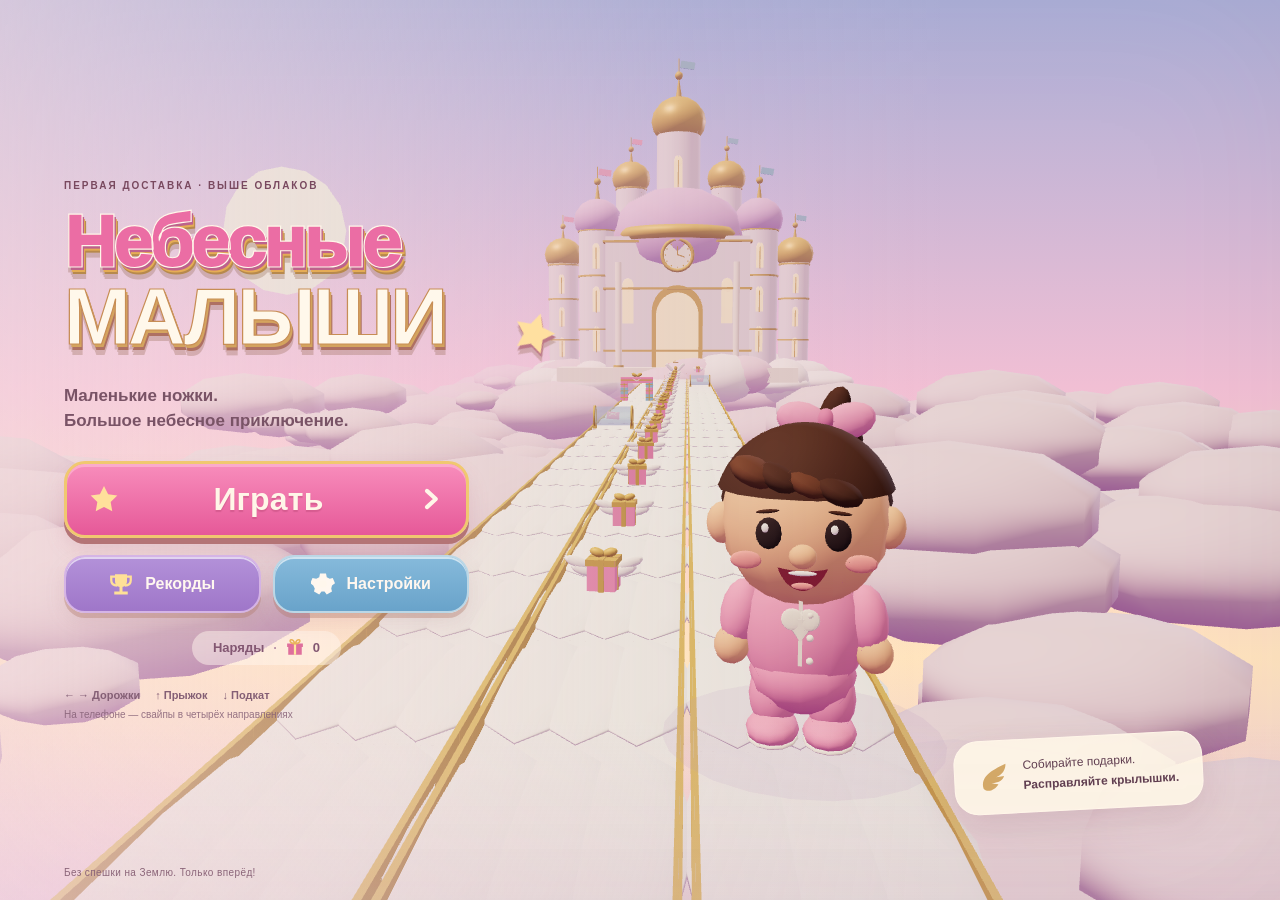
==== sky-babies-run/index.html @ 22a6959e "Sky Babies: две играбельные версии" ====
<!doctype html>
<html lang="ru">
<head>
  <meta charset="utf-8"><meta name="viewport" content="width=device-width, initial-scale=1, viewport-fit=cover">
  <meta name="theme-color" content="#f1b2c8"><meta name="description" content="Небесные малыши — маленькая героиня, большое приключение над облаками. Трёхмерный раннер с подарками и крылышками.">
  <title>Небесные малыши — облачное приключение</title>
  <link rel="icon" href="./assets/favicon.svg" type="image/svg+xml"><link rel="stylesheet" href="./css/style.css">
  <script type="importmap">{"imports":{"three":"./vendor/three/three.module.js"}}</script>
</head>
<body>
  <svg class="symbols" aria-hidden="true" xmlns="http://www.w3.org/2000/svg"><defs>
    <symbol id="i-gift" viewBox="0 0 32 32"><path d="M4 13h24v15H4zM2 8h28v6H2z" fill="currentColor"/><path d="M14 9h4v19h-4z" fill="#ffe6a0"/><path d="M16 8C4 9 6-3 13 3l3 5Zm0 0c12 1 10-11 3-5l-3 5Z" fill="none" stroke="#eab45d" stroke-width="3"/></symbol>
    <symbol id="i-star" viewBox="0 0 32 32"><path d="m16 2 4.4 8.9 9.8 1.4-7.1 6.9 1.7 9.8-8.8-4.6L7.2 29l1.7-9.8-7.1-6.9 9.8-1.4Z" fill="currentColor"/></symbol>
    <symbol id="i-wing" viewBox="0 0 32 32"><path d="M5 27C2 15 13 9 28 3c0 6-4 11-10 13l8-1c-2 6-8 6-13 7l7 1c-4 6-11 8-15 4Z" fill="currentColor"/></symbol>
    <symbol id="i-cup" viewBox="0 0 32 32"><path d="M8 3h16v9c0 6-4 8-8 8s-8-2-8-8Zm6 17h4v6h7v4H7v-4h7Z" fill="currentColor"/><path d="M8 6H3v5q0 7 8 7M24 6h5v5q0 7-8 7" fill="none" stroke="currentColor" stroke-width="3"/></symbol>
    <symbol id="i-gear" viewBox="0 0 32 32"><path d="m12 2 8 0 1 5 4 2 4-1 3 7-4 3-1 4 1 4-7 4-3-4h-4l-3 4-7-4 1-4-2-4-4-3 3-7 5 1 4-2Z" fill="currentColor"/><circle cx="16" cy="16" r="5" fill="#fff7ec"/></symbol>
    <symbol id="i-pause" viewBox="0 0 32 32"><rect x="7" y="5" width="6" height="22" rx="2" fill="currentColor"/><rect x="19" y="5" width="6" height="22" rx="2" fill="currentColor"/></symbol>
    <symbol id="i-arrow" viewBox="0 0 32 32"><path d="m11 6 11 10-11 10" fill="none" stroke="currentColor" stroke-width="5" stroke-linecap="round" stroke-linejoin="round"/></symbol>
  </defs></svg>
  <div id="world" aria-label="Трёхмерная облачная дорога"></div><div class="vignette" aria-hidden="true"></div>
  <div id="loading" class="loading"><span class="loading-cloud"></span><strong>Собираем облака…</strong><span>Почтальон уже в пути</span></div>
  <main id="menu" class="screen menu" hidden>
    <div class="menu-copy"><span class="eyebrow">ПЕРВАЯ ДОСТАВКА · ВЫШЕ ОБЛАКОВ</span>
      <h1><span>Небесные</span><strong>малыши</strong><svg class="title-star"><use href="#i-star"/></svg></h1>
      <p class="tagline">Маленькие ножки.<br> Большое небесное приключение.</p>
      <div class="menu-actions"><button id="play" class="button primary"><svg><use href="#i-star"/></svg>Играть<svg><use href="#i-arrow"/></svg></button>
        <div class="two-buttons"><button data-open="records" class="button purple"><svg><use href="#i-cup"/></svg>Рекорды</button><button data-open="settings" class="button blue"><svg><use href="#i-gear"/></svg>Настройки</button></div>
        <button data-open="shop" class="wardrobe-link">Наряды <span>·</span> <svg><use href="#i-gift"/></svg><b class="wallet-value">0</b></button>
      </div><div class="control-summary"><span>← → Дорожки</span><span>↑ Прыжок</span><span>↓ Подкат</span><small>На телефоне — свайпы в четырёх направлениях</small></div>
    </div><div class="menu-badge"><svg><use href="#i-wing"/></svg><span>Собирайте подарки.<br><b>Расправляйте крылышки.</b></span></div>
    <div class="menu-footer">Без спешки на Землю. Только вперёд!</div>
  </main>
  <section id="hud" class="hud" hidden aria-label="Состояние забега">
    <div class="score-card"><span>Счёт</span><strong id="score">0</strong><small>РЕКОРД <b id="best">0</b></small></div>
    <div class="hud-right"><div class="gift-card"><svg><use href="#i-gift"/></svg><strong id="gifts">0</strong></div><button id="pause" class="round-button" aria-label="Пауза"><svg><use href="#i-pause"/></svg></button></div>
    <div id="wings-meter" class="wings-meter" hidden><svg><use href="#i-wing"/></svg><div><b>Крылышки <span id="wings-time">9</span> с</b><div class="meter-track"><i id="wings-fill"></i></div></div></div>
    <div class="bottom-hud"><div class="chase-label"><span class="chase-dot"></span><span id="chase-text">Почтальон далеко</span><div class="chase-track"><i id="chase-fill"></i></div></div><span class="speed"><b id="speed">12</b> м/с</span></div>
    <div id="hint" class="hint">Свайп вниз — подкат</div>
    <div id="autotest-label" class="test-label" hidden></div>
  </section>
  <div id="flash" class="hit-flash" aria-hidden="true"></div><div id="toast" role="status" class="toast" hidden></div>
  <section id="paused" class="overlay" hidden><div class="panel pause-panel"><span class="eyebrow">МОЖНО ПЕРЕВЕСТИ ДУХ</span><h2>Облака подождут</h2><p>Забег на паузе. Ничего не пропадёт.</p><button id="resume" class="button primary">Продолжить<svg><use href="#i-arrow"/></svg></button><button id="pause-menu" class="button quiet">Завершить и в меню</button><small>Esc или P — продолжить</small></div></section>
  <section id="gameover" class="overlay" hidden><div class="panel result-panel"><span class="wing-emblem"><svg><use href="#i-wing"/></svg></span><span class="eyebrow">ПОЧТАЛЬОН УЖЕ ПОДХВАТИЛ ВАС</span><h2>Чуть не упала<br>на Землю!</h2><p id="result-reason"></p><div class="result-stats"><div><span>Счёт</span><strong id="final-score">0</strong></div><div><span>Подарки</span><strong id="final-gifts">0</strong></div><div><span>Рекорд</span><strong id="final-best">0</strong></div></div><p id="new-record" class="new-record" hidden>Новый небесный рекорд!</p><button id="retry" class="button primary">Ещё раз<svg><use href="#i-arrow"/></svg></button><button id="result-menu" class="button quiet">В меню</button></div></section>
  <section id="records" class="overlay" hidden><div class="panel"><button class="close" data-close aria-label="Закрыть">×</button><span class="eyebrow">ЛУЧШИЕ ОБЛАЧНЫЕ МАРШРУТЫ</span><h2>Ваши рекорды</h2><div id="record-list" class="record-list"></div><p class="fine-print">Рекорды хранятся только в этом браузере.</p></div></section>
  <section id="settings" class="overlay" hidden><div class="panel"><button class="close" data-close aria-label="Закрыть">×</button><span class="eyebrow">УСТРОИМСЯ ПОУДОБНЕЕ</span><h2>Настройки</h2><label class="setting-row"><span><b>Звук</b><small>Тихие мелодии и звон подарков</small></span><input id="sound" type="checkbox" role="switch" aria-label="Звук"></label><label class="setting-row" for="quality"><span><b>Качество</b><small>Плавность важнее лишних облаков</small></span><select id="quality"><option value="auto">Авто</option><option value="high">Высокое</option><option value="low">Низкое</option></select></label><p class="fine-print">Авто снижает разрешение при медленных кадрах. Тяжёлые тени отключены во всех режимах.</p><div id="save-warning" class="save-warning" hidden>Браузер запретил сохранение. Рекорды и наряды останутся только до закрытия страницы.</div></div></section>
  <section id="shop" class="overlay" hidden><div class="panel shop-panel"><button class="close" data-close aria-label="Закрыть">×</button><span class="eyebrow">ГАРДЕРОБ МАЛЕНЬКОЙ ГЕРОИНИ</span><h2>Наряды</h2><p class="balance">Ваши подарки: <b class="wallet-value">0</b></p><div id="outfit-list" class="outfit-list"></div><p class="fine-print">Только подарки из забегов. Никаких покупок за деньги.</p></div></section>
  <section id="error" class="overlay" hidden><div class="panel"><h2>Облака не загрузились</h2><p id="error-message">Не удалось запустить 3D. Нужен браузер с WebGL и включённым аппаратным ускорением.</p><button id="reload" class="button primary">Попробовать снова</button></div></section>
  <noscript>Чтобы играть в «Небесные малыши», включите JavaScript.</noscript>
  <script type="module" src="./js/main.js"></script>
</body>
</html>
---- sky-babies-run/css/style.css ----
:root{color-scheme:light;--ink:#603e50;--muted:#8d6e81;--gold:#e3af55;--cream:#fff7e9;--pink:#ed74a9;--line:#f2d391;--shadow:0 12px 35px #82446025;--safe-top:env(safe-area-inset-top,0px);--safe-bottom:env(safe-area-inset-bottom,0px);font-family:'Trebuchet MS',Verdana,Arial,sans-serif}*{box-sizing:border-box}html,body{width:100%;height:100%;margin:0;overflow:hidden;overscroll-behavior:none}body{background:linear-gradient(#abafd7 0%,#f1bfd4 43%,#ffe4be 73%,#ebc7dc 100%);color:var(--ink);-webkit-tap-highlight-color:transparent}button,input,select{font:inherit}button{cursor:pointer}button:focus-visible,select:focus-visible,input:focus-visible{outline:3px solid #6751ba;outline-offset:4px}button{touch-action:manipulation}button:disabled{cursor:default;filter:grayscale(.35);opacity:.65}svg{width:24px;height:24px;flex-shrink:0}.symbols{width:0;height:0;position:absolute;overflow:hidden}[hidden]{display:none!important}#world{position:fixed;inset:0;touch-action:none}canvas{display:block;width:100%;height:100%;touch-action:none}.vignette{position:fixed;inset:0;pointer-events:none;box-shadow:inset 0 0 150px #83577d14;background:linear-gradient(transparent 80%,#d8b0ce33)}.screen{position:fixed;inset:0;z-index:3}.menu{padding:clamp(26px,5vw,70px);background:linear-gradient(90deg,#fbe1e58c 0%,#fbe1e514 53%,transparent 74%);display:flex;align-items:center}.menu-copy{width:min(480px,47vw);position:relative;z-index:1}.eyebrow{font-size:10px;letter-spacing:2.2px;font-weight:bold;display:block;color:#885d76;margin-bottom:16px}.menu .eyebrow{font-size:10px;letter-spacing:2px;color:#79495f}h1{position:relative;font-weight:1000;letter-spacing:-3px;line-height:.98;font-size:clamp(45px,5.6vw,79px);margin:0 0 20px;filter:drop-shadow(0 5px 0 #93655050)}h1 span,h1 strong{display:block}h1 span{color:#eb6da4;-webkit-text-stroke:1.2px #fff7e9;text-shadow:2px 3px #bd628c,3px 5px #e5ac55,4px 7px #b7894c}h1 strong{font-size:1.12em;letter-spacing:-3px;color:#fff8eb;-webkit-text-stroke:1.2px #c78d55;text-shadow:2px 3px #d4a45f,3px 6px #ae7062;text-transform:uppercase}.title-star{position:absolute;right:-13px;bottom:1px;width:45px;height:45px;color:#ffe0a0;transform:rotate(18deg);filter:drop-shadow(2px 3px 0 #bb7888)}.tagline{font-size:17px;line-height:1.5;color:#795366;margin:27px 0;font-weight:600}.menu-actions{max-width:405px}.button{border:2px solid #efc97d;border-radius:21px;background:var(--cream);color:var(--ink);min-height:54px;padding:13px 22px;font-weight:800;font-size:17px;display:flex;justify-content:center;align-items:center;gap:12px;box-shadow:inset 0 2px 0 #ffffff9c,0 5px 0 #af78675c,0 9px 20px #98667623;transition:transform .15s,filter .15s;line-height:1.1;text-decoration:none}.button:hover{filter:brightness(1.045);transform:translateY(-2px)}.button:active{transform:translateY(3px);box-shadow:inset 0 2px 0 #ffffff9c,0 2px 0 #af78675c}.primary{width:100%;min-height:77px;color:#fff6e8;background:linear-gradient(#f88dbc,#e65998);border:3px solid #f0c870;font-size:32px;letter-spacing:.2px;text-shadow:0 2px 1px #ad416957;box-shadow:inset 0 3px 0 #ffcadd80,0 6px 0 #b47476,0 12px 20px #bd67862e}.primary svg:first-child{color:#ffe09b;width:30px;height:30px}.primary svg:last-child{width:26px;height:26px;margin-left:auto}.primary svg:first-child:not(:last-child){margin-right:auto}.two-buttons{display:flex;gap:12px;margin-top:17px}.two-buttons button{flex:1;padding:15px 9px;font-size:16px}.purple{background:linear-gradient(#b391d9,#9f76c9);color:#fff7ef;border-color:#d5b4e6}.purple svg{color:#ffe097}.blue{background:linear-gradient(#86badb,#69a3ca);color:#fff7ef;border-color:#bbd7e6}.wardrobe-link{display:flex;justify-content:center;align-items:center;gap:9px;margin:18px auto 0;border:0;background:#fff5ee80;padding:8px 21px;border-radius:30px;color:#835772;font-size:13px;font-weight:bold}.wardrobe-link svg{color:#df6f9c;width:18px;height:18px}.wardrobe-link span{color:#b992a6}.control-summary{margin-top:24px;display:flex;gap:15px;flex-wrap:wrap;font-size:11px;color:#845f75}.control-summary span{white-space:nowrap;font-weight:bold}.control-summary small{width:100%;font-size:10px;opacity:.85;margin-top:-7px}.menu-badge{position:absolute;right:6%;bottom:10%;display:flex;align-items:center;gap:13px;background:#fff7e8e0;border:1px solid #fff6e9;padding:16px 23px;border-radius:24px;box-shadow:var(--shadow);font-size:12px;line-height:1.65;transform:rotate(-3deg)}.menu-badge svg{color:#d3a867;width:32px;height:32px}.menu-footer{position:absolute;bottom:22px;left:clamp(26px,5vw,70px);font-size:10px;letter-spacing:.4px;color:#8b6579}.hud{position:fixed;inset:0;z-index:2;pointer-events:none;padding:calc(23px + var(--safe-top)) 25px 20px}.hud button{pointer-events:auto}.score-card{width:165px;min-height:106px;border:2px solid #e5bd79;border-radius:23px;background:linear-gradient(#fff7eaeF,#ffeed9ea);box-shadow:inset 0 2px #fff,0 4px #b38a6954,0 8px 25px #80536b17;text-align:center;padding:8px 13px;color:#795136}.score-card>span{font-weight:bold;font-size:14px}.score-card>strong{display:block;font-size:38px;line-height:1.07;letter-spacing:-1px;font-variant-numeric:tabular-nums}.score-card small{font-size:9px;letter-spacing:1px;color:#a07e65}.hud-right{position:absolute;right:25px;top:calc(25px + var(--safe-top));display:flex;align-items:center;gap:13px}.gift-card{display:flex;align-items:center;gap:12px;border:2px solid #e5bd79;border-radius:20px;padding:9px 17px;background:#fff2e8ee;box-shadow:0 4px #b38a6945;color:#865072;min-height:53px}.gift-card svg{width:31px;height:31px;color:#e77dac}.gift-card strong{font-size:25px;font-variant-numeric:tabular-nums}.round-button{width:55px;height:55px;border-radius:50%;background:#fff4dfeF;border:2px solid #e0b16a;box-shadow:0 4px #b38a6945;color:#875d46;display:grid;place-items:center}.wings-meter{position:absolute;left:50%;top:calc(27px + var(--safe-top));transform:translateX(-50%);min-width:210px;border:2px solid #f1d7ac;border-radius:24px;background:linear-gradient(110deg,#bc95d9,#ecaccf);box-shadow:var(--shadow);padding:11px 18px;display:flex;gap:12px;color:#fff9ef}.wings-meter>svg{width:33px;height:33px}.wings-meter>div{flex:1}.wings-meter b{font-size:14px}.meter-track{height:5px;border-radius:6px;background:#79517840;margin-top:6px;overflow:hidden}.meter-track i{display:block;height:100%;background:#fff0b4;border-radius:6px;width:100%;transition:width .1s}.bottom-hud{position:absolute;bottom:calc(20px + var(--safe-bottom));left:25px;right:25px;display:flex;justify-content:space-between;align-items:center;color:#7d5a73;font-size:11px}.chase-label{display:flex;align-items:center;gap:8px;background:#fff1e8de;padding:10px 14px;border-radius:30px;border:1px solid #fffaf0}.chase-dot{width:7px;height:7px;border-radius:50%;background:#c895b5}.chase-track{width:42px;height:5px;background:#d7bed0;border-radius:5px;overflow:hidden}.chase-track i{display:block;width:0;height:100%;background:#e2779c;transition:width .15s}.speed{background:#fff1e8cf;padding:9px 13px;border-radius:30px}.hint{position:absolute;left:50%;bottom:calc(82px + var(--safe-bottom));transform:translateX(-50%);font-size:15px;font-weight:bold;background:#fff7e9ed;box-shadow:0 3px 0 #d5b49e6b,0 6px 20px #99708725;padding:11px 21px;border:1px solid #fff;border-radius:24px;white-space:nowrap;transition:opacity .3s}.test-label{position:absolute;top:150px;left:25px;font-size:9px;letter-spacing:1px;background:#fff1e8bd;padding:7px 10px;border-radius:12px}.overlay{position:fixed;inset:0;z-index:5;display:flex;align-items:center;justify-content:center;padding:24px;background:#71527345;backdrop-filter:blur(5px);-webkit-backdrop-filter:blur(5px)}.panel{position:relative;width:min(455px,100%);max-height:calc(100dvh - 48px - var(--safe-top) - var(--safe-bottom));overflow:auto;padding:35px;border:2px solid #e7bf7b;outline:5px solid #fff4e650;border-radius:32px;background:linear-gradient(145deg,#fff9ef,#ffede4);box-shadow:0 12px 0 #ae7c743b,0 28px 90px #63416b40;text-align:center;scrollbar-width:thin}.panel h2{font-size:32px;line-height:1.1;letter-spacing:-1px;color:#845572;margin:9px 0 19px}.panel p{font-size:13px;line-height:1.6;color:#947482}.panel .eyebrow{font-size:9px;line-height:1.5;margin-top:4px;margin-bottom:14px}.panel .primary{font-size:24px;min-height:62px}.quiet{width:100%;margin-top:13px;box-shadow:none;border:1px solid #e8c6af;color:#9d7686;font-size:16px;min-height:48px;background:#fff7f030}.panel>small{display:block;font-size:10px;margin-top:16px;color:#a28693}.close{position:absolute;top:13px;right:14px;width:30px;height:30px;border:0;border-radius:50%;background:#f1ddd9;color:#9a768a;font-size:24px;line-height:1}.wing-emblem{display:grid;place-items:center;margin:-3px auto 17px;width:65px;height:65px;border:2px solid #e6bc79;border-radius:50%;background:linear-gradient(#f7d3e1,#edaccc);box-shadow:0 5px #be839b30}.wing-emblem svg{width:40px;height:40px;color:#fff5e0;transform:rotate(12deg)}.result-stats{display:grid;grid-template-columns:1fr 1fr 1fr;padding:18px 0;margin:18px 0;border-top:1px solid #efd6c4;border-bottom:1px solid #efd6c4;gap:7px}.result-stats span{font-size:11px;color:#ac8291}.result-stats strong{display:block;font-size:25px;color:#89566e;margin-top:5px;font-variant-numeric:tabular-nums}.new-record{color:#be8850!important;font-weight:bold;font-size:13px!important}.fine-print{font-size:11px!important;color:#af929e!important;line-height:1.6!important;margin-top:20px}.record-row{display:flex;justify-content:space-between;align-items:center;gap:10px;border-bottom:1px solid #efddd2;padding:14px 2px;font-size:13px}.record-row:first-child{color:#bd8550}.record-row strong{font-size:23px}.record-row small{font-size:10px;color:#b295a0}.setting-row{display:flex;justify-content:space-between;align-items:center;text-align:left;gap:15px;padding:23px 0;border-bottom:1px solid #edd7cc;font-size:15px}.setting-row small{display:block;font-size:10px;color:#ac8e9b;margin-top:5px;line-height:1.5}.setting-row input{appearance:none;-webkit-appearance:none;width:49px;height:28px;border:2px solid #d7bdc7;border-radius:20px;background:#e5d5db;cursor:pointer;position:relative;flex-shrink:0}.setting-row input:before{content:'';position:absolute;left:3px;top:3px;width:18px;height:18px;border-radius:50%;background:#fff6ec;transition:transform .2s}.setting-row input:checked{background:#d894b2;border-color:#d08ba7}.setting-row input:checked:before{transform:translateX(20px)}select{border:1px solid #dfbccb;border-radius:12px;padding:9px 6px;color:#8a6077;background:#fff9f0;font-size:12px;max-width:125px}.save-warning{font-size:11px;line-height:1.5;padding:13px;border-radius:14px;background:#ffe3ca;color:#9c715e}.outfit-list{display:grid;grid-template-columns:1fr 1fr;gap:12px}.outfit{padding:14px 8px 12px;border:1px solid #e7c7d5;border-radius:19px;background:#fff8f2;display:flex;flex-direction:column;align-items:center;gap:10px;font-size:11px;color:#946882;min-height:143px}.outfit.selected{border:2px solid #ce8ead;background:#fceaf2}.outfit .suit{width:46px;height:56px;background:var(--suit);border-radius:17px 17px 12px 12px;position:relative;box-shadow:inset -8px -3px 0 #86527120}.suit:before{content:'';position:absolute;top:15px;left:16px;width:13px;height:11px;border-radius:8px 8px 5px 5px;background:#fff0e4}.suit:after{content:'';position:absolute;width:5px;height:18px;bottom:-2px;background:#fff8f2;left:21px}.outfit em{font-size:10px;font-style:normal;color:#b68c68}.balance{font-size:13px!important}.toast{position:fixed;z-index:8;left:50%;bottom:calc(110px + var(--safe-bottom));transform:translateX(-50%);padding:12px 22px;border-radius:25px;border:1px solid #f3d6a7;background:#fff7e8f5;color:#936378;box-shadow:var(--shadow);font-weight:bold;font-size:13px;white-space:nowrap;pointer-events:none}.hit-flash{position:fixed;inset:0;z-index:2;pointer-events:none;opacity:0;box-shadow:inset 0 0 100px #f1638299}.hit-flash.active{animation:hit .5s}@keyframes hit{0%{opacity:1}100%{opacity:0}}.loading{position:fixed;inset:0;z-index:9;display:flex;align-items:center;justify-content:center;flex-direction:column;gap:15px;background:linear-gradient(#c6beda,#f9d2dc,#ffe5c8);color:#956b87}.loading strong{font-size:20px}.loading>span:last-child{font-size:12px}.loading-cloud{width:77px;height:36px;border-radius:30px;background:#fff4e9;position:relative;margin-bottom:10px;animation:bob 1.5s ease-in-out infinite}.loading-cloud:before,.loading-cloud:after{content:'';position:absolute;background:#fff4e9;border-radius:50%;width:40px;height:40px;top:-21px;left:15px}.loading-cloud:after{width:31px;height:31px;left:40px;top:-10px}@keyframes bob{50%{transform:translateY(-8px)}}noscript{position:fixed;inset:30%;z-index:20;background:#fff7ea;padding:30px;text-align:center}
@media(max-width:700px){.menu{padding:calc(28px + var(--safe-top)) 24px calc(20px + var(--safe-bottom));display:block;background:linear-gradient(#fadfe359 0%,transparent 42%,#f6dce080 76%,#f8e1dcf0 100%)}.menu-copy{width:100%;height:100%;display:flex;flex-direction:column;align-items:center}.menu .eyebrow{font-size:8px;letter-spacing:1.7px;margin-bottom:14px;text-align:center}h1{font-size:clamp(41px,11.9vw,68px);letter-spacing:-2px;width:max-content;text-align:center;margin:0}h1 strong{letter-spacing:-2.5px}.title-star{right:-19px;width:31px;height:31px;bottom:3px}.tagline{font-size:11px;line-height:1.5;text-align:center;margin:15px 0 0}.tagline br{display:none}.menu-actions{margin-top:auto;width:100%;max-width:390px}.primary{min-height:65px;font-size:29px;border-radius:21px}.two-buttons{gap:10px;margin-top:14px}.two-buttons button{min-height:52px;font-size:14px;border-radius:17px}.two-buttons svg{width:19px;height:19px}.wardrobe-link{margin-top:15px;padding:7px 17px;font-size:12px}.control-summary{font-size:9px;justify-content:center;gap:12px;margin-top:15px}.control-summary small{font-size:8px;margin-top:-6px;text-align:center}.menu-badge,.menu-footer{display:none}.hud{padding:calc(14px + var(--safe-top)) 13px 13px}.score-card{width:120px;min-height:93px;border-radius:19px;padding:7px 10px}.score-card>span{font-size:12px}.score-card>strong{font-size:31px}.score-card small{font-size:8px;letter-spacing:.4px}.hud-right{right:13px;top:calc(14px + var(--safe-top));gap:9px}.gift-card{padding:8px 12px;gap:8px;min-height:47px;border-radius:17px}.gift-card svg{width:25px;height:25px}.gift-card strong{font-size:21px}.round-button{width:46px;height:46px}.round-button svg{width:25px;height:25px}.wings-meter{left:auto;right:13px;transform:none;top:calc(75px + var(--safe-top));min-width:173px;padding:8px 12px;border-radius:18px;gap:8px}.wings-meter b{font-size:11px}.wings-meter>svg{width:25px;height:25px}.bottom-hud{left:13px;right:13px;bottom:calc(14px + var(--safe-bottom));font-size:9px}.chase-label{gap:6px;padding:9px 11px}.chase-track{width:30px}.speed{padding:9px 10px}.hint{font-size:12px;padding:10px 16px;bottom:calc(64px + var(--safe-bottom))}.test-label{left:13px;top:calc(117px + var(--safe-top));font-size:7px}.overlay{padding:22px}.panel{padding:29px 22px;border-radius:27px;max-height:calc(100dvh - 44px - var(--safe-top) - var(--safe-bottom))}.panel h2{font-size:29px}.panel .eyebrow{font-size:8px;letter-spacing:1.5px}.panel .primary{font-size:22px}.result-stats strong{font-size:23px}.toast{font-size:11px;max-width:90%;white-space:normal;text-align:center;bottom:calc(115px + var(--safe-bottom))}}
@media(max-height:650px) and (max-width:700px){.menu{padding-top:15px;padding-bottom:12px}.menu .eyebrow{display:none}h1{font-size:39px}.tagline{font-size:10px;margin-top:9px}.menu-actions{max-width:310px}.primary{min-height:52px;font-size:25px}.two-buttons button{min-height:44px}.two-buttons{margin-top:11px}.wardrobe-link{margin-top:11px}.control-summary{margin-top:10px}.control-summary small{display:none}}
@media(max-height:520px) and (min-width:701px){.menu{padding:22px 5vw}.menu-copy{width:390px}h1{font-size:48px}.menu .eyebrow{font-size:8px;margin-bottom:10px}.tagline{font-size:12px;margin:14px 0}.primary{min-height:55px;font-size:26px}.two-buttons{margin-top:12px}.two-buttons button{min-height:45px;padding:10px}.control-summary,.menu-footer{display:none}.wardrobe-link{margin-top:10px}.menu-badge{bottom:6%}}
@media(min-width:701px) and (max-height:520px){.hint{top:135px;bottom:auto;font-size:11px;padding:8px 14px}.test-label{top:150px;font-size:8px}}
@media(prefers-reduced-motion:reduce){button{transition:none}.loading-cloud{animation:none}}
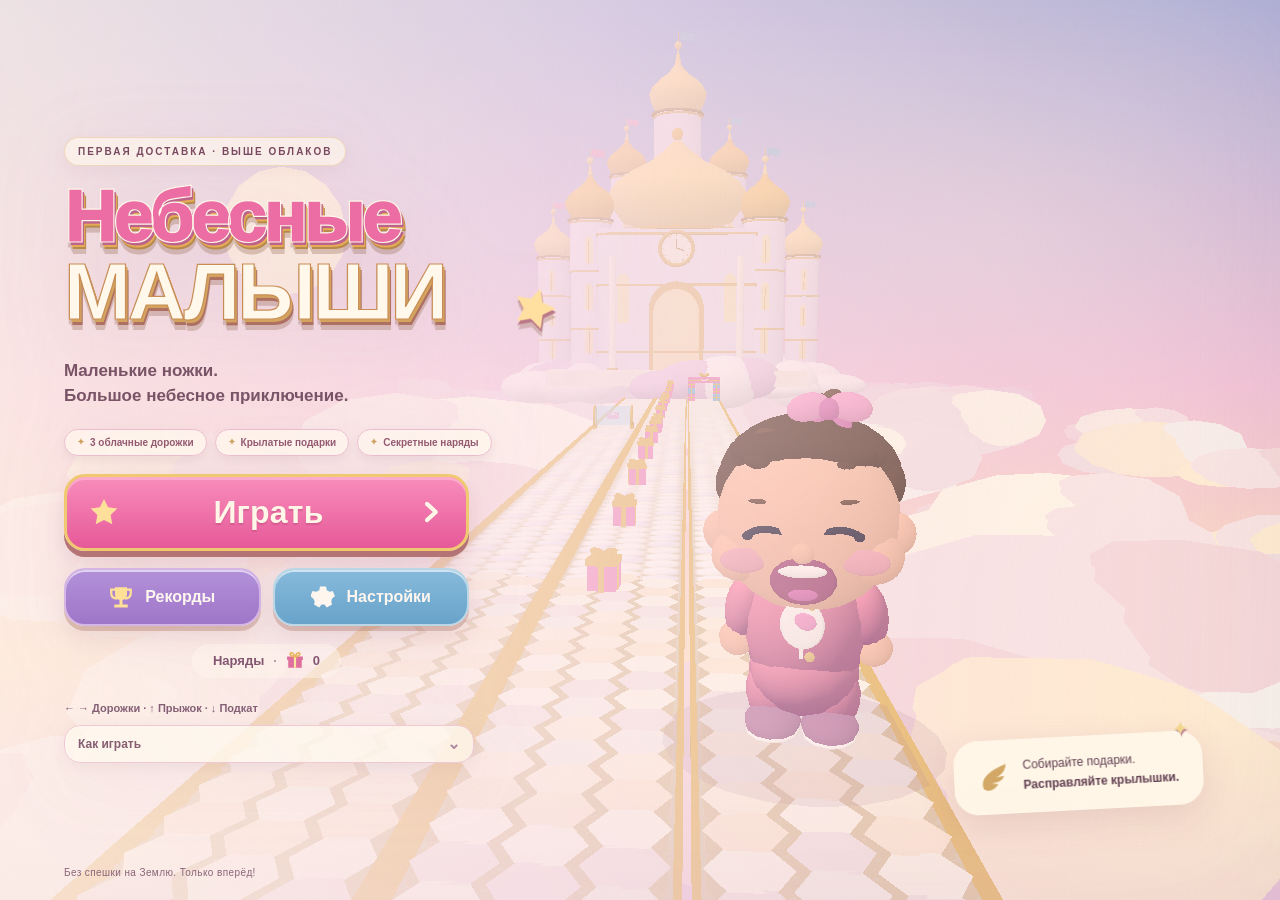
==== commit 885869eb: "Sky Babies Run v2: 3 раунда доработки (мир, героиня, мобильное, производительность, тексты)" ====
--- a/sky-babies-run/index.html
+++ b/sky-babies-run/index.html
@@ -4,13 +4,14 @@
   <meta charset="utf-8"><meta name="viewport" content="width=device-width, initial-scale=1, viewport-fit=cover">
   <meta name="theme-color" content="#f1b2c8"><meta name="description" content="Небесные малыши — маленькая героиня, большое приключение над облаками. Трёхмерный раннер с подарками и крылышками.">
   <title>Небесные малыши — облачное приключение</title>
-  <link rel="icon" href="./assets/favicon.svg" type="image/svg+xml"><link rel="stylesheet" href="./css/style.css">
+  <link rel="icon" href="./assets/favicon.svg" type="image/svg+xml"><link rel="stylesheet" href="./css/style.css"><link rel="stylesheet" href="./css/polish.css"><link rel="stylesheet" href="./css/mobile.css">
   <script type="importmap">{"imports":{"three":"./vendor/three/three.module.js"}}</script>
 </head>
 <body>
   <svg class="symbols" aria-hidden="true" xmlns="http://www.w3.org/2000/svg"><defs>
     <symbol id="i-gift" viewBox="0 0 32 32"><path d="M4 13h24v15H4zM2 8h28v6H2z" fill="currentColor"/><path d="M14 9h4v19h-4z" fill="#ffe6a0"/><path d="M16 8C4 9 6-3 13 3l3 5Zm0 0c12 1 10-11 3-5l-3 5Z" fill="none" stroke="#eab45d" stroke-width="3"/></symbol>
     <symbol id="i-star" viewBox="0 0 32 32"><path d="m16 2 4.4 8.9 9.8 1.4-7.1 6.9 1.7 9.8-8.8-4.6L7.2 29l1.7-9.8-7.1-6.9 9.8-1.4Z" fill="currentColor"/></symbol>
+    <symbol id="i-envelope" viewBox="0 0 32 32"><rect x="3" y="7" width="26" height="18" rx="3" fill="currentColor"/><path d="M4 9 16 18 28 9" fill="none" stroke="#fff8eb" stroke-width="2.8" stroke-linecap="round"/></symbol>
     <symbol id="i-wing" viewBox="0 0 32 32"><path d="M5 27C2 15 13 9 28 3c0 6-4 11-10 13l8-1c-2 6-8 6-13 7l7 1c-4 6-11 8-15 4Z" fill="currentColor"/></symbol>
     <symbol id="i-cup" viewBox="0 0 32 32"><path d="M8 3h16v9c0 6-4 8-8 8s-8-2-8-8Zm6 17h4v6h7v4H7v-4h7Z" fill="currentColor"/><path d="M8 6H3v5q0 7 8 7M24 6h5v5q0 7-8 7" fill="none" stroke="currentColor" stroke-width="3"/></symbol>
     <symbol id="i-gear" viewBox="0 0 32 32"><path d="m12 2 8 0 1 5 4 2 4-1 3 7-4 3-1 4 1 4-7 4-3-4h-4l-3 4-7-4 1-4-2-4-4-3 3-7 5 1 4-2Z" fill="currentColor"/><circle cx="16" cy="16" r="5" fill="#fff7ec"/></symbol>
@@ -22,12 +23,12 @@
   <main id="menu" class="screen menu" hidden>
     <div class="menu-copy"><span class="eyebrow">ПЕРВАЯ ДОСТАВКА · ВЫШЕ ОБЛАКОВ</span>
       <h1><span>Небесные</span><strong>малыши</strong><svg class="title-star"><use href="#i-star"/></svg></h1>
-      <p class="tagline">Маленькие ножки.<br> Большое небесное приключение.</p>
+      <p class="tagline">Маленькие ножки.<br> Большое небесное приключение.</p><div class="intro-chips" aria-label="Особенности игры"><span>3 облачные дорожки</span><span>Крылатые подарки</span><span>Секретные наряды</span></div>
       <div class="menu-actions"><button id="play" class="button primary"><svg><use href="#i-star"/></svg>Играть<svg><use href="#i-arrow"/></svg></button>
         <div class="two-buttons"><button data-open="records" class="button purple"><svg><use href="#i-cup"/></svg>Рекорды</button><button data-open="settings" class="button blue"><svg><use href="#i-gear"/></svg>Настройки</button></div>
         <button data-open="shop" class="wardrobe-link">Наряды <span>·</span> <svg><use href="#i-gift"/></svg><b class="wallet-value">0</b></button>
-      </div><div class="control-summary"><span>← → Дорожки</span><span>↑ Прыжок</span><span>↓ Подкат</span><small>На телефоне — свайпы в четырёх направлениях</small></div>
-    </div><div class="menu-badge"><svg><use href="#i-wing"/></svg><span>Собирайте подарки.<br><b>Расправляйте крылышки.</b></span></div>
+      </div><div class="control-summary"><span class="keyboard-instructions">← → Дорожки · ↑ Прыжок · ↓ Подкат</span><span class="touch-instructions">Свайп ← → — смена дорожки</span></div>
+    <details class="howto"><summary>Как играть <span aria-hidden="true">⌄</span></summary><p>Уклоняйтесь от препятствий. Трубы и дыры — прыжок вверх, низкие арки — подкат вниз. Двигайтесь между тремя дорожками стрелками или свайпами. Крылышки дают временный полёт.</p></details></div><div class="menu-badge"><svg><use href="#i-wing"/></svg><span>Собирайте подарки.<br><b>Расправляйте крылышки.</b></span></div>
     <div class="menu-footer">Без спешки на Землю. Только вперёд!</div>
   </main>
   <section id="hud" class="hud" hidden aria-label="Состояние забега">
@@ -35,15 +36,19 @@
     <div class="hud-right"><div class="gift-card"><svg><use href="#i-gift"/></svg><strong id="gifts">0</strong></div><button id="pause" class="round-button" aria-label="Пауза"><svg><use href="#i-pause"/></svg></button></div>
     <div id="wings-meter" class="wings-meter" hidden><svg><use href="#i-wing"/></svg><div><b>Крылышки <span id="wings-time">9</span> с</b><div class="meter-track"><i id="wings-fill"></i></div></div></div>
     <div class="bottom-hud"><div class="chase-label"><span class="chase-dot"></span><span id="chase-text">Почтальон далеко</span><div class="chase-track"><i id="chase-fill"></i></div></div><span class="speed"><b id="speed">12</b> м/с</span></div>
-    <div id="hint" class="hint">Свайп вниз — подкат</div>
+    <div id="hint" class="hint">← → Дорожки · ↑ Прыжок · ↓ Подкат</div>
+    <div id="touch-controls" class="touch-controls" aria-label="Экранное управление">
+      <div class="touch-group lane-controls"><button type="button" data-action="left" aria-label="Влево">←</button><button type="button" data-action="right" aria-label="Вправо">→</button></div>
+      <div class="touch-group move-controls"><button type="button" data-action="jump" aria-label="Прыжок">↑</button><button type="button" data-action="slide" aria-label="Подкат">↓</button></div>
+    </div>
     <div id="autotest-label" class="test-label" hidden></div>
   </section>
   <div id="flash" class="hit-flash" aria-hidden="true"></div><div id="toast" role="status" class="toast" hidden></div>
   <section id="paused" class="overlay" hidden><div class="panel pause-panel"><span class="eyebrow">МОЖНО ПЕРЕВЕСТИ ДУХ</span><h2>Облака подождут</h2><p>Забег на паузе. Ничего не пропадёт.</p><button id="resume" class="button primary">Продолжить<svg><use href="#i-arrow"/></svg></button><button id="pause-menu" class="button quiet">Завершить и в меню</button><small>Esc или P — продолжить</small></div></section>
-  <section id="gameover" class="overlay" hidden><div class="panel result-panel"><span class="wing-emblem"><svg><use href="#i-wing"/></svg></span><span class="eyebrow">ПОЧТАЛЬОН УЖЕ ПОДХВАТИЛ ВАС</span><h2>Чуть не упала<br>на Землю!</h2><p id="result-reason"></p><div class="result-stats"><div><span>Счёт</span><strong id="final-score">0</strong></div><div><span>Подарки</span><strong id="final-gifts">0</strong></div><div><span>Рекорд</span><strong id="final-best">0</strong></div></div><p id="new-record" class="new-record" hidden>Новый небесный рекорд!</p><button id="retry" class="button primary">Ещё раз<svg><use href="#i-arrow"/></svg></button><button id="result-menu" class="button quiet">В меню</button></div></section>
+  <section id="gameover" class="overlay" hidden><div class="panel result-panel"><span class="wing-emblem"><svg><use id="result-icon" href="#i-wing"/></svg></span><span id="result-eyebrow" class="eyebrow">ОСТОРОЖНО, В ОБЛАКАХ ЕСТЬ ПРОПАСТИ</span><h2 id="result-title">Чуть не упала на Землю!</h2><p id="result-reason"></p><p id="result-tip" class="result-tip"></p><div class="result-stats"><div><span>Счёт</span><strong id="final-score">0</strong></div><div><span>Подарки</span><strong id="final-gifts">0</strong></div><div><span>Рекорд</span><strong id="final-best">0</strong></div></div><p id="new-record" class="new-record" hidden>Новый небесный рекорд!</p><button id="retry" class="button primary">Ещё раз<svg><use href="#i-arrow"/></svg></button><button id="result-menu" class="button quiet">В меню</button></div></section>
   <section id="records" class="overlay" hidden><div class="panel"><button class="close" data-close aria-label="Закрыть">×</button><span class="eyebrow">ЛУЧШИЕ ОБЛАЧНЫЕ МАРШРУТЫ</span><h2>Ваши рекорды</h2><div id="record-list" class="record-list"></div><p class="fine-print">Рекорды хранятся только в этом браузере.</p></div></section>
-  <section id="settings" class="overlay" hidden><div class="panel"><button class="close" data-close aria-label="Закрыть">×</button><span class="eyebrow">УСТРОИМСЯ ПОУДОБНЕЕ</span><h2>Настройки</h2><label class="setting-row"><span><b>Звук</b><small>Тихие мелодии и звон подарков</small></span><input id="sound" type="checkbox" role="switch" aria-label="Звук"></label><label class="setting-row" for="quality"><span><b>Качество</b><small>Плавность важнее лишних облаков</small></span><select id="quality"><option value="auto">Авто</option><option value="high">Высокое</option><option value="low">Низкое</option></select></label><p class="fine-print">Авто снижает разрешение при медленных кадрах. Тяжёлые тени отключены во всех режимах.</p><div id="save-warning" class="save-warning" hidden>Браузер запретил сохранение. Рекорды и наряды останутся только до закрытия страницы.</div></div></section>
-  <section id="shop" class="overlay" hidden><div class="panel shop-panel"><button class="close" data-close aria-label="Закрыть">×</button><span class="eyebrow">ГАРДЕРОБ МАЛЕНЬКОЙ ГЕРОИНИ</span><h2>Наряды</h2><p class="balance">Ваши подарки: <b class="wallet-value">0</b></p><div id="outfit-list" class="outfit-list"></div><p class="fine-print">Только подарки из забегов. Никаких покупок за деньги.</p></div></section>
+  <section id="settings" class="overlay" hidden><div class="panel"><button class="close" data-close aria-label="Закрыть">×</button><span class="eyebrow">УСТРОИМСЯ ПОУДОБНЕЕ</span><h2>Настройки</h2><label class="setting-row"><span><b>Звук</b><small>Тихие мелодии и звон подарков</small></span><input id="sound" type="checkbox" role="switch" aria-label="Звук"></label><label class="setting-row" for="quality"><span><b>Качество</b><small>Плавность важнее лишних облаков</small></span><select id="quality"><option value="auto">Авто</option><option value="high">Высокое</option><option value="low">Низкое</option></select></label><p class="fine-print">«Авто» сначала уменьшает детализацию сцены, разрешение не ниже 1.0 DPR. Только «Низкое» использует 0.85 DPR. Тяжёлые тени отключены.</p><div id="save-warning" class="save-warning" hidden>Браузер запретил сохранение. Рекорды и наряды останутся только до закрытия страницы.</div></div></section>
+  <section id="shop" class="overlay" hidden><div class="panel shop-panel"><button class="close" data-close aria-label="Закрыть">×</button><span class="eyebrow">ГАРДЕРОБ МАЛЕНЬКОЙ ГЕРОИНИ</span><h2>Наряды</h2><p class="balance">Ваши подарки: <b class="wallet-value">0</b></p><div id="outfit-list" class="outfit-list"></div><p class="fine-print">Коллекция комбинезонов меняет цвет наряда во всех забегах. Только подарки из игры — без покупок за деньги.</p></div></section>
   <section id="error" class="overlay" hidden><div class="panel"><h2>Облака не загрузились</h2><p id="error-message">Не удалось запустить 3D. Нужен браузер с WebGL и включённым аппаратным ускорением.</p><button id="reload" class="button primary">Попробовать снова</button></div></section>
   <noscript>Чтобы играть в «Небесные малыши», включите JavaScript.</noscript>
   <script type="module" src="./js/main.js"></script>
--- a/sky-babies-run/css/polish.css
+++ b/sky-babies-run/css/polish.css
@@ -0,0 +1,76 @@
+/* Screen-only release polish — HUD lives in mobile.css. Offline and motion-safe. */
+.menu{
+  background:radial-gradient(ellipse 36% 38% at 78% 25%,#fffae343,transparent 100%),
+             linear-gradient(95deg,#fff0e8c9 0%,#fbe4ed95 44%,#f9d7e53a 74%,transparent 100%);
+}
+.menu-copy{filter:drop-shadow(0 13px 34px #a77b9f20)}
+.menu .eyebrow{background:#fff7edb0;border:1px solid #eacba4aa;border-radius:15px;
+  padding:8px 13px;display:inline-block;box-shadow:0 4px 15px #95677b13;}
+.intro-chips{display:flex;flex-wrap:wrap;gap:7px 8px;margin:-7px 0 18px;}
+.intro-chips span{display:inline-flex;align-items:center;padding:7px 12px;border-radius:100px;
+  font-size:10px;font-weight:800;background:#fff6eec9;color:#945a72;border:1px solid #eabecf;
+  box-shadow:0 4px 10px #7c527018;}
+.intro-chips span:before{content:'✦';font-size:9px;color:#d0a262;margin-right:5px;}
+.howto{margin:11px 0 0;width:min(410px,100%);border:1px solid #efc9d5;
+  background:#fff9efc9;color:#865d71;border-radius:16px;padding:0 13px;box-shadow:0 4px 15px #ad7d911e;}
+.howto summary{cursor:pointer;list-style:none;font-weight:900;font-size:12px;
+  min-height:36px;display:flex;align-items:center;justify-content:space-between;}
+.howto summary::-webkit-details-marker{display:none;}
+.howto summary span{font-size:16px;color:#b18b9f;transition:transform .2s;}
+.howto[open] summary span{transform:rotate(180deg);}
+.howto p{margin:0 0 12px;font-size:11px;line-height:1.55;}
+.menu-badge{backdrop-filter:blur(8px);background:#fff7e9ed;}
+.menu-badge:after{content:'✦';position:absolute;right:11px;top:-19px;color:#f3d68d;font-size:20px;text-shadow:1px 2px 0 #bd879a;}
+.panel{background:linear-gradient(145deg,#fffaf2,#fff2e9 66%,#f7e0f0);border-width:2px;}
+.panel h2{text-shadow:0 2px 0 #ffffffbd;}
+.panel .eyebrow{color:#b27a9c;}
+.panel .fine-print{color:#a08195!important;}
+#gameover[data-reason='caught'] .wing-emblem{background:linear-gradient(#c8d3ef,#a6b7df);border-color:#b5a6d5}
+#gameover[data-reason='caught'] .wing-emblem svg{color:#fff8e6;transform:none}
+.result-tip{padding:11px 15px;border:1px solid #eddfce;background:#fff9f1;border-radius:16px;
+  font-size:11px!important;color:#aa7a86!important;}
+.result-stats{border:1px solid #ebd6dc;border-radius:17px;padding:15px 8px;background:#ffffff75;}
+.result-stats div+div{border-left:1px solid #e9d2dc;}
+.record-row{background:#ffffff6b;margin:6px 0;border-radius:13px;padding:10px 13px;border:1px solid #efdee2;}
+.outfit{transition:transform .14s,border-color .15s,box-shadow .15s}
+.outfit:hover:not(:disabled){transform:translateY(-3px);box-shadow:0 6px 15px #ad739a20;border-color:#d4a2c2;}
+.outfit.selected:after{content:'✓';width:19px;height:19px;position:absolute;margin:0 0 0 85px;
+  border-radius:50%;display:grid;place-items:center;color:#fff;background:#c6749a;}
+.button:focus-visible,.outfit:focus-visible,.howto summary:focus-visible{outline:3px solid #7054b6;outline-offset:3px;}
+@media(max-width:700px){
+  .menu{background:linear-gradient(#ffe7e3a6 0%,#f9d6e575 52%,#fff0e9d9 100%);}
+  .menu .eyebrow{padding:7px 11px;margin-bottom:9px;font-size:7px;}
+  .intro-chips{justify-content:center;gap:5px;margin:9px 0 0;}
+  .intro-chips span{font-size:8px;padding:5px 7px;}
+  .howto{margin:7px auto 0;max-width:380px;}
+  .howto summary{min-height:30px;font-size:10px;}
+  .howto p{font-size:10px;}
+  .result-tip{font-size:10px!important;padding:9px;}
+}
+@media(max-height:690px) and (max-width:700px){
+  .intro-chips{display:none;}
+  .howto{margin-top:5px;}
+  .howto summary{min-height:25px;}
+}
+@media(max-height:500px){
+  .intro-chips,.howto{display:none}
+}
+/* The entire result, including BOTH buttons, fits a 390px landscape phone. */
+@media(max-height:500px) and (orientation:landscape){
+  .overlay{padding:8px}
+  .result-panel{padding:9px 18px;max-height:calc(100dvh - 18px);border-radius:18px;width:min(440px,96vw)}
+  .result-panel .wing-emblem{display:none}
+  .result-panel .eyebrow{font-size:7px;letter-spacing:1px;margin:0 0 3px}
+  .result-panel h2{font-size:20px;margin:2px 0 5px;line-height:1}
+  .result-panel #result-reason{font-size:10px;margin:3px 0;line-height:1.3}
+  .result-panel .result-tip{display:block;font-size:8px!important;line-height:1.15;margin:3px 0;padding:4px 7px}
+  .result-panel .result-stats{padding:5px 0;margin:5px 0;gap:2px}
+  .result-panel .result-stats span{font-size:8px}
+  .result-panel .result-stats strong{font-size:17px;margin-top:1px}
+  .result-panel #new-record{font-size:9px!important;margin:2px 0}
+  .result-panel .primary{min-height:38px;padding:6px;font-size:17px;border-width:2px}
+  .result-panel .quiet{min-height:30px;margin-top:6px;padding:4px;font-size:12px}
+}
+@media(prefers-reduced-motion:reduce){
+  .outfit,.howto summary span{transition:none;}
+}
--- a/sky-babies-run/css/mobile.css
+++ b/sky-babies-run/css/mobile.css
@@ -0,0 +1,103 @@
+/* Release mobile/HUD layer, loaded after style.css and polish.css */
+/* Desktop: show onboarding above the action, never across the heroine. */
+.hint{bottom:auto;top:132px;max-width:min(650px,calc(100vw - 22px));text-align:center;line-height:1.3}
+#touch-controls{display:none;position:absolute;inset:0;pointer-events:none}
+#touch-controls button{pointer-events:auto;touch-action:manipulation;user-select:none;-webkit-user-select:none;
+ width:52px;height:52px;border-radius:18px;border:2px solid #f4d6c1e0;background:#fff9e4c9;
+ color:#825679;font-size:27px;line-height:1;font-weight:900;box-shadow:0 4px 0 #b08b9a70,0 6px 18px #6e427534;
+ backdrop-filter:blur(3px)}
+#touch-controls button:active{background:#f8cae2;transform:translateY(3px);box-shadow:0 1px 0 #b08b9a80}
+.touch-group{display:flex;gap:9px}
+@media(pointer:coarse),(max-width:700px){
+ #touch-controls{display:flex;justify-content:space-between;align-items:flex-end;
+   padding:0 calc(12px + env(safe-area-inset-right,0px)) calc(82px + env(safe-area-inset-bottom,0px))
+   calc(12px + env(safe-area-inset-left,0px));}
+ #touch-controls .move-controls{flex-direction:column;gap:7px}
+ #touch-controls button{width:56px;height:56px;font-size:28px;border-radius:17px}
+ .hud{padding:calc(8px + env(safe-area-inset-top,0px)) 10px 10px}
+ .score-card{width:108px;min-height:60px;padding:5px 8px;border-radius:14px}
+ .score-card>span{font-size:9px;line-height:1}
+ .score-card>strong{font-size:26px;line-height:1.04}
+ .score-card small{font-size:7px;letter-spacing:0}
+ .hud-right{right:calc(10px + env(safe-area-inset-right,0px));top:calc(8px + env(safe-area-inset-top,0px));gap:7px}
+ .gift-card{min-height:38px;padding:5px 9px;gap:5px;border-radius:12px}
+ .gift-card strong{font-size:19px}
+ .gift-card svg{width:20px;height:20px}
+ .round-button{width:39px;height:39px}
+ .round-button svg{width:20px;height:20px}
+ .wings-meter{top:calc(51px + env(safe-area-inset-top,0px));right:calc(10px + env(safe-area-inset-right,0px));min-width:145px;
+   padding:5px 9px;gap:5px;border-radius:12px}
+ .wings-meter b{font-size:10px}
+ .wings-meter>svg{width:19px;height:19px}
+ .bottom-hud{left:calc(9px + env(safe-area-inset-left,0px));
+   right:calc(9px + env(safe-area-inset-right,0px));bottom:calc(8px + env(safe-area-inset-bottom,0px));
+   font-size:9px}
+ .chase-label{gap:5px;padding:5px 9px;min-height:30px;max-width:74%;border-radius:11px}
+ #chase-text{font-size:9px;white-space:nowrap;overflow:hidden;text-overflow:ellipsis}
+ .chase-track{width:26px;flex-shrink:0}
+ .speed{padding:7px 9px;border-radius:10px;white-space:nowrap}
+ .hint{left:50%;bottom:auto;top:42vh;max-width:calc(100vw - 20px);
+   transform:translateX(-50%);white-space:nowrap;text-align:center;padding:8px 12px;border-radius:13px;
+   font-size:11px;line-height:1.2;pointer-events:none}
+ .test-label{left:10px;top:calc(75px + env(safe-area-inset-top,0px));font-size:7px}
+}
+@media(max-width:700px) and (max-height:650px){
+ #touch-controls{padding-bottom:calc(49px + env(safe-area-inset-bottom,0px))}
+ #touch-controls button{width:56px;height:56px;font-size:25px}
+ .hint{top:42vh;font-size:9px}
+ .score-card{min-height:52px}
+ .score-card>strong{font-size:21px}
+}
+@media(max-height:500px) and (orientation:landscape){
+ #touch-controls{padding-bottom:calc(43px + env(safe-area-inset-bottom,0px))}
+ #touch-controls .move-controls{flex-direction:row}
+ #touch-controls button{width:56px;height:56px}
+ .score-card{width:102px;min-height:45px;padding:3px 6px}
+ .score-card>strong{font-size:20px}
+ .hud-right{top:calc(5px + env(safe-area-inset-top,0px))}
+ .wings-meter{top:calc(45px + env(safe-area-inset-top,0px));padding:4px 7px}
+ .hint{top:42vh;max-width:55%;font-size:9px}
+ .bottom-hud{bottom:calc(5px + env(safe-area-inset-bottom,0px))}
+ .chase-label{max-width:70%}
+}
+@media(prefers-reduced-motion:reduce){
+ .hint,.wings-meter,#chase-fill{transition:none}
+}
+
+/* Keyboard directions do not appear on phones or other coarse-pointer devices. */
+.touch-instructions{display:none}
+.touch-input .keyboard-instructions{display:none}
+.touch-input .touch-instructions{display:inline}
+@media(pointer:coarse){
+  .keyboard-instructions{display:none!important}
+  .touch-instructions{display:inline!important}
+}
+
+/* Keep the center of the 3D scene transparent: no menu wash over the heroine. */
+@media(max-width:700px){
+ .menu{background:transparent!important;padding:calc(16px + env(safe-area-inset-top,0px)) 14px calc(13px + env(safe-area-inset-bottom,0px))}
+ .menu::before{content:'';position:absolute;inset:0;pointer-events:none;
+   background:linear-gradient(180deg,#fff0e3d9 0%,#fff0e39e 14%,transparent 26%,transparent 53%,#f8dbe66b 65%,#fff0e9e8 100%);}
+ .menu-copy{width:100%;height:100%;justify-content:flex-start;filter:none}
+ .menu .eyebrow{font-size:7px;margin:0 0 7px;padding:5px 9px}
+ .menu h1{font-size:clamp(36px,11vw,52px);filter:drop-shadow(0 2px 0 #93655050)}
+ .menu .tagline{margin:9px 0 0;font-size:11px;line-height:1.35;padding:3px 9px;border-radius:10px;background:#ffefeb88}
+ .menu .intro-chips,.menu .howto{display:none}
+ .menu-actions{margin-top:auto;max-width:390px;flex-shrink:0;z-index:2}
+ .menu-actions .primary{min-height:59px;font-size:26px}
+ .menu-actions .two-buttons{margin-top:9px;gap:8px}
+ .menu-actions .two-buttons button{min-height:47px;padding:8px 5px;font-size:12px}
+ .menu-actions .wardrobe-link{margin-top:7px;padding:4px 13px}
+ .menu .control-summary{justify-content:center;margin:7px 0 0;min-height:22px;line-height:1.4;
+   background:#fff7e9ca;border-radius:12px;padding:5px 9px;color:#7f5171;max-width:95%}
+}
+@media(max-width:700px) and (max-height:690px){
+ .menu{padding-top:9px;padding-bottom:7px}
+ .menu .eyebrow{display:none}
+ .menu h1{font-size:35px}
+ .menu .tagline{margin-top:4px;font-size:10px}
+ .menu-actions .primary{min-height:51px;font-size:24px}
+ .menu-actions .two-buttons button{min-height:43px}
+ .menu-actions .wardrobe-link{margin-top:5px}
+ .menu .control-summary{font-size:8px;margin-top:3px;padding:4px 5px}
+}
